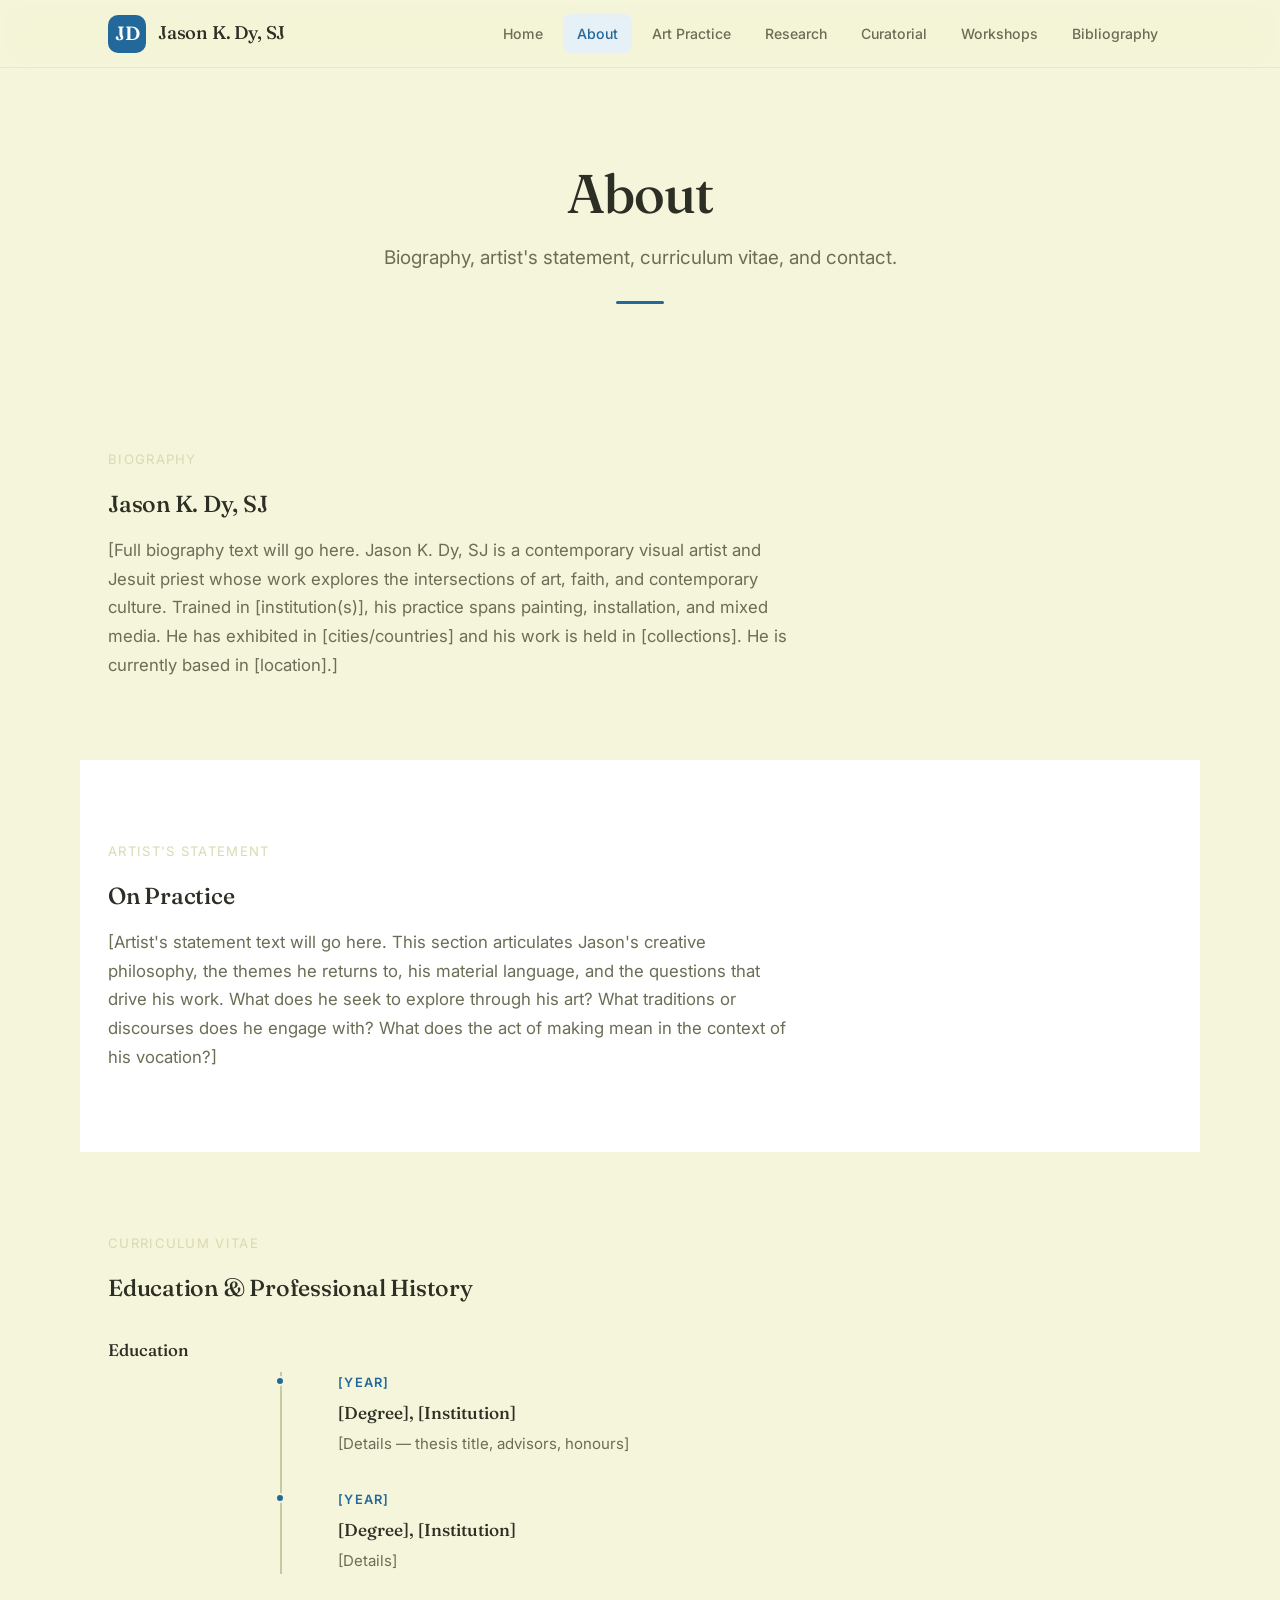
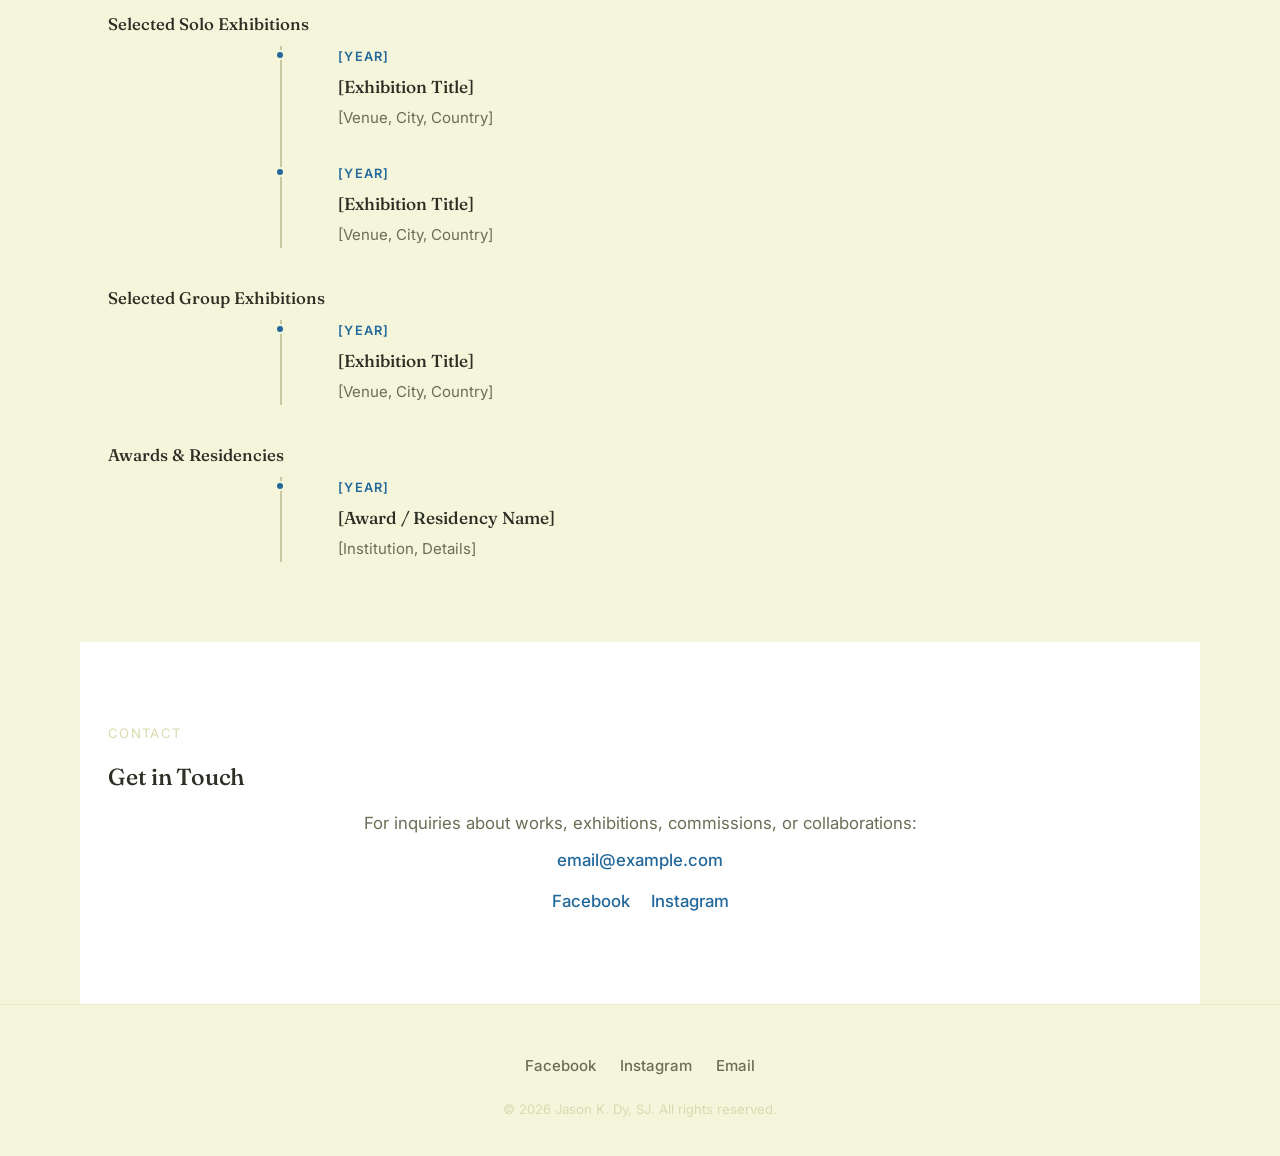
==== about.html @ e84a9521 "Initial site: Jason K. Dy, SJ artist portfolio Multi-page static site with 7 pages: Home, About (bio" ====
<!DOCTYPE html>
<html lang="en">
<head>
  <meta charset="UTF-8">
  <meta name="viewport" content="width=device-width, initial-scale=1.0">
  <title>About — Jason K. Dy, SJ</title>
  <meta name="description" content="Biography, artist's statement, CV, and contact details for Jason K. Dy, SJ — contemporary visual artist.">
  <link rel="icon" type="image/png" sizes="32x32" href="assets/img/favicon-32.png">
  <link rel="apple-touch-icon" href="assets/img/apple-touch-icon.png">
  <link rel="stylesheet" href="assets/css/style.css?v=1">
</head>
<body>

<a href="#main" class="skip-link">Skip to content</a>

<header class="site-header">
  <div class="header-inner">
    <a href="index.html" class="brand" aria-label="Jason K. Dy, SJ — Home">
      <div class="brand-mark" aria-hidden="true">JD</div>
      <span class="brand-name">Jason K. Dy, SJ</span>
    </a>
    <button class="nav-toggle" aria-label="Toggle navigation" aria-expanded="false">
      <span></span><span></span><span></span>
    </button>
    <nav class="site-nav">
      <a href="index.html">Home</a>
      <a href="about.html" class="active">About</a>
      <a href="art-practice.html">Art Practice</a>
      <a href="research.html">Research</a>
      <a href="curatorial.html">Curatorial</a>
      <a href="workshops.html">Workshops</a>
      <a href="bibliography.html">Bibliography</a>
    </nav>
  </div>
</header>

<main id="main">

  <section class="page-hero">
    <h1>About</h1>
    <p class="hero-lede">Biography, artist's statement, curriculum vitae, and contact.</p>
    <span class="hero-line" aria-hidden="true"></span>
  </section>

  <!-- Biography -->
  <section class="section reveal" id="biography">
    <div class="subsection">
      <p class="meta">Biography</p>
      <h3>Jason K. Dy, SJ</h3>
      <p>
        [Full biography text will go here. Jason K. Dy, SJ is a contemporary visual artist and Jesuit priest
        whose work explores the intersections of art, faith, and contemporary culture. Trained in
        [institution(s)], his practice spans painting, installation, and mixed media. He has exhibited
        in [cities/countries] and his work is held in [collections]. He is currently based in [location].]
      </p>
    </div>
  </section>

  <!-- Artist's Statement -->
  <section class="section section-alt reveal" id="statement">
    <div class="subsection">
      <p class="meta">Artist's Statement</p>
      <h3>On Practice</h3>
      <p>
        [Artist's statement text will go here. This section articulates Jason's creative philosophy,
        the themes he returns to, his material language, and the questions that drive his work.
        What does he seek to explore through his art? What traditions or discourses does he
        engage with? What does the act of making mean in the context of his vocation?]
      </p>
    </div>
  </section>

  <!-- CV -->
  <section class="section reveal" id="cv">
    <div class="subsection">
      <p class="meta">Curriculum Vitae</p>
      <h3>Education &amp; Professional History</h3>

      <h4 style="font-family:var(--font-display); font-weight:500; font-size:1.05rem; margin:28px 0 8px; color:var(--ink);">Education</h4>
      <div class="timeline">
        <div class="timeline-item">
          <p class="year">[Year]</p>
          <h4>[Degree], [Institution]</h4>
          <p>[Details — thesis title, advisors, honours]</p>
        </div>
        <div class="timeline-item">
          <p class="year">[Year]</p>
          <h4>[Degree], [Institution]</h4>
          <p>[Details]</p>
        </div>
      </div>

      <h4 style="font-family:var(--font-display); font-weight:500; font-size:1.05rem; margin:36px 0 8px; color:var(--ink);">Selected Solo Exhibitions</h4>
      <div class="timeline">
        <div class="timeline-item">
          <p class="year">[Year]</p>
          <h4>[Exhibition Title]</h4>
          <p>[Venue, City, Country]</p>
        </div>
        <div class="timeline-item">
          <p class="year">[Year]</p>
          <h4>[Exhibition Title]</h4>
          <p>[Venue, City, Country]</p>
        </div>
      </div>

      <h4 style="font-family:var(--font-display); font-weight:500; font-size:1.05rem; margin:36px 0 8px; color:var(--ink);">Selected Group Exhibitions</h4>
      <div class="timeline">
        <div class="timeline-item">
          <p class="year">[Year]</p>
          <h4>[Exhibition Title]</h4>
          <p>[Venue, City, Country]</p>
        </div>
      </div>

      <h4 style="font-family:var(--font-display); font-weight:500; font-size:1.05rem; margin:36px 0 8px; color:var(--ink);">Awards &amp; Residencies</h4>
      <div class="timeline">
        <div class="timeline-item">
          <p class="year">[Year]</p>
          <h4>[Award / Residency Name]</h4>
          <p>[Institution, Details]</p>
        </div>
      </div>
    </div>
  </section>

  <!-- Contact -->
  <section class="section section-alt reveal" id="contact">
    <div class="subsection">
      <p class="meta">Contact</p>
      <h3>Get in Touch</h3>
      <div class="contact-block">
        <p>For inquiries about works, exhibitions, commissions, or collaborations:</p>
        <p><a href="mailto:email@example.com">email@example.com</a></p>
        <p style="margin-top:12px;">
          <a href="#" style="margin:0 8px;">Facebook</a>
          <a href="#" style="margin:0 8px;">Instagram</a>
        </p>
      </div>
    </div>
  </section>

</main>

<footer class="site-footer">
  <div class="footer-social">
    <a href="#" aria-label="Facebook">Facebook</a>
    <a href="#" aria-label="Instagram">Instagram</a>
    <a href="mailto:email@example.com" aria-label="Email">Email</a>
  </div>
  <p class="footer-copy">&copy; 2026 Jason K. Dy, SJ. All rights reserved.</p>
</footer>

<script src="assets/js/main.js"></script>
</body>
</html>
---- assets/css/style.css ----
/* ═══════════════════════════════════════════════════════════
   Jason K. Dy, SJ — Artist Portfolio
   Design tokens derived from client palette
   ═══════════════════════════════════════════════════════════ */

/* ── Google Fonts ── */
@import url('https://fonts.googleapis.com/css2?family=Fraunces:ital,opsz,wght@0,9..144,400;0,9..144,500;0,9..144,600;1,9..144,400&family=Inter:ital,wght@0,400;0,500;0,600;0,700;1,400&display=swap');

/* ── Design Tokens ── */
:root {
  /* Client palette */
  --bg:          #F4F5DB;   /* warm cream background */
  --accent:      #23689B;   /* deep blue */
  --accent-dark: #1A4F75;
  --accent-light:#E6F0F7;
  --muted:       #D9DAB0;   /* pale olive — decorative / subtle text */

  /* Derived readable tones */
  --ink:         #2D2E24;   /* dark olive — body text */
  --ink-soft:    #6B6D55;   /* mid olive — secondary text */
  --ink-light:   #8A8C70;   /* light olive — captions */
  --paper:       #FFFFFF;   /* card / section backgrounds */
  --border:      #C8C9A0;   /* visible borders */
  --border-soft: #E8E9CD;   /* subtle decorative borders */

  /* Shadows — warm-toned */
  --shadow-sm: 0 2px 8px rgba(45, 46, 36, 0.06);
  --shadow-md: 0 6px 24px rgba(45, 46, 36, 0.10);
  --shadow-lg: 0 14px 48px rgba(45, 46, 36, 0.12);

  /* Radii */
  --radius-sm: 8px;
  --radius-md: 16px;
  --radius-lg: 24px;

  /* Typography */
  --font-display: "Fraunces", ui-serif, Georgia, "Iowan Old Style", serif;
  --font-body: "Inter", -apple-system, BlinkMacSystemFont, "Segoe UI", Roboto, sans-serif;

  /* Layout */
  --wrap: 1120px;
  --header-h: 68px;
}

/* ── Reset ── */
*, *::before, *::after { box-sizing: border-box; margin: 0; padding: 0; }

html {
  scroll-behavior: smooth;
  scroll-padding-top: calc(var(--header-h) + 24px);
  -webkit-text-size-adjust: 100%;
}

body {
  font-family: var(--font-body);
  font-size: 1.05rem;
  line-height: 1.68;
  color: var(--ink);
  background: var(--bg);
  -webkit-font-smoothing: antialiased;
  -moz-osx-font-smoothing: grayscale;
}

/* ── Skip Link ── */
.skip-link {
  position: absolute;
  top: -100px;
  left: 16px;
  background: var(--accent);
  color: #fff;
  padding: 10px 20px;
  border-radius: var(--radius-sm);
  font-weight: 600;
  text-decoration: none;
  z-index: 1000;
  transition: top 0.2s;
}
.skip-link:focus { top: 16px; }

/* ── Header ── */
.site-header {
  position: sticky;
  top: 0;
  z-index: 100;
  height: var(--header-h);
  background: rgba(244, 245, 219, 0.84);
  backdrop-filter: saturate(180%) blur(14px);
  -webkit-backdrop-filter: saturate(180%) blur(14px);
  border-bottom: 1px solid var(--border-soft);
}

.header-inner {
  max-width: var(--wrap);
  margin: 0 auto;
  padding: 0 28px;
  height: 100%;
  display: flex;
  align-items: center;
  justify-content: space-between;
}

/* ── Brand ── */
.brand {
  display: flex;
  align-items: center;
  gap: 12px;
  text-decoration: none;
  color: var(--ink);
}
.brand:hover { opacity: 0.8; }

.brand-mark {
  width: 38px;
  height: 38px;
  border-radius: 10px;
  background: var(--accent);
  color: #fff;
  display: flex;
  align-items: center;
  justify-content: center;
  font-family: var(--font-display);
  font-size: 1.2rem;
  font-weight: 600;
  flex-shrink: 0;
}

.brand-name {
  font-family: var(--font-display);
  font-size: 1.15rem;
  font-weight: 500;
  letter-spacing: -0.01em;
  white-space: nowrap;
}

/* ── Nav ── */
.site-nav { display: flex; align-items: center; gap: 6px; }

.site-nav a {
  text-decoration: none;
  color: var(--ink-soft);
  font-size: 0.88rem;
  font-weight: 500;
  padding: 8px 14px;
  border-radius: var(--radius-sm);
  transition: color 0.2s, background 0.2s;
  white-space: nowrap;
}
.site-nav a:hover,
.site-nav a.active {
  color: var(--accent);
  background: var(--accent-light);
}

/* Mobile nav toggle */
.nav-toggle {
  display: none;
  background: none;
  border: none;
  cursor: pointer;
  padding: 8px;
  color: var(--ink);
}
.nav-toggle span {
  display: block;
  width: 22px;
  height: 2px;
  background: var(--ink);
  margin: 5px 0;
  border-radius: 2px;
  transition: transform 0.25s, opacity 0.25s;
}

/* ── Main ── */
main { min-height: calc(100vh - var(--header-h) - 200px); }

/* ── Page Hero ── */
.page-hero {
  padding: 96px 28px 64px;
  text-align: center;
  max-width: 780px;
  margin: 0 auto;
}

.page-hero h1 {
  font-family: var(--font-display);
  font-size: clamp(2.2rem, 5vw, 3.4rem);
  font-weight: 500;
  line-height: 1.12;
  color: var(--ink);
  letter-spacing: -0.02em;
}

.page-hero .hero-lede {
  font-size: 1.18rem;
  color: var(--ink-soft);
  max-width: 580px;
  margin: 18px auto 0;
  line-height: 1.6;
}

.page-hero .hero-line {
  display: block;
  width: 48px;
  height: 3px;
  background: var(--accent);
  margin: 28px auto 0;
  border-radius: 2px;
}

/* ── Home-specific hero ── */
.hero-home {
  padding: 120px 28px 80px;
  text-align: center;
  max-width: 820px;
  margin: 0 auto;
}
.hero-home .eyebrow {
  text-transform: uppercase;
  letter-spacing: 0.14em;
  font-size: 0.78rem;
  font-weight: 600;
  color: var(--accent);
  margin-bottom: 16px;
}
.hero-home h1 {
  font-family: var(--font-display);
  font-size: clamp(3rem, 7vw, 5rem);
  font-weight: 500;
  line-height: 1.05;
  color: var(--ink);
  letter-spacing: -0.03em;
}
.hero-home .hero-sub {
  font-family: var(--font-display);
  font-style: italic;
  font-size: clamp(1.2rem, 2.4vw, 1.5rem);
  color: var(--ink-soft);
  margin-top: 10px;
}
.hero-home .hero-lede {
  font-size: 1.15rem;
  color: var(--ink-soft);
  max-width: 560px;
  margin: 24px auto 0;
  line-height: 1.65;
}
.hero-home .hero-line {
  display: block;
  width: 56px;
  height: 3px;
  background: var(--accent);
  margin: 32px auto 0;
  border-radius: 2px;
}

/* ── Sections ── */
.section {
  padding: 80px 28px;
  max-width: var(--wrap);
  margin: 0 auto;
}
.section-alt { background: var(--paper); }

.section-header {
  text-align: center;
  margin-bottom: 56px;
}
.section-header h2 {
  font-family: var(--font-display);
  font-size: clamp(1.8rem, 3.4vw, 2.4rem);
  font-weight: 500;
  color: var(--ink);
  letter-spacing: -0.02em;
}
.section-header .section-lede {
  font-size: 1.08rem;
  color: var(--ink-soft);
  max-width: 560px;
  margin: 12px auto 0;
}
.section-header .section-line {
  display: block;
  width: 40px;
  height: 2px;
  background: var(--accent);
  margin: 18px auto 0;
  border-radius: 2px;
}

/* ── Subsection (for about/art-practice/research internals) ── */
.subsection {
  margin-bottom: 64px;
}
.subsection:last-child { margin-bottom: 0; }

.subsection h3 {
  font-family: var(--font-display);
  font-size: 1.45rem;
  font-weight: 500;
  color: var(--ink);
  margin-bottom: 12px;
  letter-spacing: -0.01em;
}
.subsection .meta {
  font-size: 0.82rem;
  color: var(--muted);
  text-transform: uppercase;
  letter-spacing: 0.1em;
  margin-bottom: 14px;
}
.subsection p {
  color: var(--ink-soft);
  max-width: 680px;
  line-height: 1.72;
}

/* ── Cards Grid ── */
.card-grid {
  display: grid;
  grid-template-columns: repeat(3, 1fr);
  gap: 24px;
}
@media (max-width: 900px) { .card-grid { grid-template-columns: repeat(2, 1fr); } }
@media (max-width: 560px) { .card-grid { grid-template-columns: 1fr; } }

.card-grid.two-col { grid-template-columns: repeat(2, 1fr); }
@media (max-width: 640px) { .card-grid.two-col { grid-template-columns: 1fr; } }

.card {
  background: var(--paper);
  border: 1px solid var(--border-soft);
  border-radius: var(--radius-md);
  padding: 28px;
  transition: transform 0.25s ease, box-shadow 0.25s ease;
}
.card:hover {
  transform: translateY(-3px);
  box-shadow: var(--shadow-md);
}

.card-placeholder {
  aspect-ratio: 3/2;
  background: linear-gradient(135deg, var(--border-soft), var(--bg));
  border-radius: var(--radius-sm);
  display: flex;
  align-items: center;
  justify-content: center;
  margin-bottom: 18px;
}
.card-placeholder span {
  font-family: var(--font-display);
  font-size: 2rem;
  color: var(--muted);
  opacity: 0.6;
}

.card h4 {
  font-family: var(--font-display);
  font-size: 1.12rem;
  font-weight: 500;
  color: var(--ink);
  margin-bottom: 6px;
  letter-spacing: -0.01em;
}
.card .card-meta {
  font-size: 0.82rem;
  color: var(--accent);
  font-weight: 500;
  margin-bottom: 10px;
}
.card p {
  font-size: 0.94rem;
  color: var(--ink-soft);
  line-height: 1.6;
}

/* ── List style (Research, Bibliography, etc.) ── */
.entry-list { max-width: 760px; margin: 0 auto; }

.entry {
  padding: 24px 0;
  border-bottom: 1px solid var(--border-soft);
}
.entry:first-child { padding-top: 0; }
.entry:last-child { border-bottom: none; padding-bottom: 0; }

.entry h3 {
  font-family: var(--font-display);
  font-size: 1.18rem;
  font-weight: 500;
  color: var(--ink);
  margin-bottom: 4px;
  letter-spacing: -0.01em;
}
.entry .entry-meta {
  font-size: 0.84rem;
  color: var(--accent);
  font-weight: 500;
  margin-bottom: 8px;
}
.entry p {
  font-size: 0.96rem;
  color: var(--ink-soft);
  line-height: 1.65;
}

/* ── Timeline (Exhibitions, CV) ── */
.timeline {
  max-width: 720px;
  margin: 0 auto;
  padding-left: 28px;
  border-left: 2px solid var(--border);
}
.timeline-item {
  position: relative;
  padding: 0 0 32px 28px;
}
.timeline-item:last-child { padding-bottom: 0; }

.timeline-item::before {
  content: '';
  position: absolute;
  left: -35px;
  top: 4px;
  width: 10px;
  height: 10px;
  border-radius: 50%;
  background: var(--accent);
  border: 2px solid var(--bg);
}

.timeline-item .year {
  font-size: 0.8rem;
  font-weight: 600;
  color: var(--accent);
  text-transform: uppercase;
  letter-spacing: 0.1em;
  margin-bottom: 4px;
}
.timeline-item h4 {
  font-family: var(--font-display);
  font-size: 1.08rem;
  font-weight: 500;
  color: var(--ink);
  margin-bottom: 4px;
}
.timeline-item p {
  font-size: 0.94rem;
  color: var(--ink-soft);
}

/* ── Contact Block ── */
.contact-block {
  max-width: 560px;
  margin: 0 auto;
  text-align: center;
}
.contact-block p {
  font-size: 1.05rem;
  color: var(--ink-soft);
  margin-bottom: 8px;
}
.contact-block a {
  color: var(--accent);
  text-decoration: none;
  font-weight: 500;
}
.contact-block a:hover { text-decoration: underline; }

/* ── CTA Row ── */
.cta-row {
  display: flex;
  gap: 14px;
  justify-content: center;
  flex-wrap: wrap;
  margin-top: 32px;
}
.btn {
  display: inline-flex;
  align-items: center;
  gap: 8px;
  padding: 13px 28px;
  border-radius: 999px;
  font-size: 0.94rem;
  font-weight: 600;
  text-decoration: none;
  transition: all 0.2s;
  cursor: pointer;
  border: none;
  font-family: var(--font-body);
}
.btn-primary {
  background: var(--accent);
  color: #fff;
}
.btn-primary:hover { background: var(--accent-dark); }

.btn-outline {
  background: transparent;
  color: var(--accent);
  border: 1.5px solid var(--accent);
}
.btn-outline:hover {
  background: var(--accent);
  color: #fff;
}

/* ── Gallery placeholder grid ── */
.gallery-grid {
  display: grid;
  grid-template-columns: repeat(4, 1fr);
  gap: 16px;
  margin-top: 40px;
}
@media (max-width: 800px) { .gallery-grid { grid-template-columns: repeat(2, 1fr); } }
@media (max-width: 480px) { .gallery-grid { grid-template-columns: 1fr; } }

.gallery-item {
  aspect-ratio: 1;
  background: linear-gradient(145deg, var(--border-soft), var(--bg));
  border-radius: var(--radius-sm);
  display: flex;
  align-items: center;
  justify-content: center;
  color: var(--muted);
  font-family: var(--font-display);
  font-size: 1.2rem;
  transition: transform 0.25s ease;
}
.gallery-item:hover { transform: scale(1.03); }

/* ── Footer ── */
.site-footer {
  border-top: 1px solid var(--border-soft);
  padding: 48px 28px 36px;
  text-align: center;
}

.footer-social {
  display: flex;
  gap: 24px;
  justify-content: center;
  margin-bottom: 20px;
}
.footer-social a {
  color: var(--ink-soft);
  text-decoration: none;
  font-size: 0.94rem;
  font-weight: 500;
  transition: color 0.2s;
}
.footer-social a:hover { color: var(--accent); }

.footer-copy {
  font-size: 0.82rem;
  color: var(--muted);
}

/* ── Reveal animations ── */
.reveal {
  opacity: 0;
  transform: translateY(18px);
  transition: opacity 0.6s ease, transform 0.6s ease;
}
.reveal.revealed {
  opacity: 1;
  transform: translateY(0);
}

/* ── Responsive ── */
@media (max-width: 760px) {
  .site-nav { display: none; }
  .nav-toggle { display: block; }

  .site-nav.open {
    display: flex;
    flex-direction: column;
    position: absolute;
    top: var(--header-h);
    left: 0;
    right: 0;
    background: rgba(244, 245, 219, 0.96);
    backdrop-filter: saturate(180%) blur(14px);
    -webkit-backdrop-filter: saturate(180%) blur(14px);
    border-bottom: 1px solid var(--border-soft);
    padding: 16px 28px;
    gap: 4px;
    box-shadow: var(--shadow-md);
  }
  .site-nav.open a {
    width: 100%;
    padding: 12px 16px;
    font-size: 1rem;
  }

  .page-hero { padding: 64px 20px 48px; }
  .hero-home { padding: 80px 20px 56px; }
  .section { padding: 56px 20px; }

  .gallery-grid { grid-template-columns: repeat(2, 1fr); }
}

@media (max-width: 480px) {
  .header-inner { padding: 0 16px; }
  .brand-name { font-size: 1rem; }
  .gallery-grid { grid-template-columns: 1fr; }
}

/* ── Utility ── */
.sr-only {
  position: absolute;
  width: 1px;
  height: 1px;
  padding: 0;
  margin: -1px;
  overflow: hidden;
  clip: rect(0, 0, 0, 0);
  white-space: nowrap;
  border: 0;
}
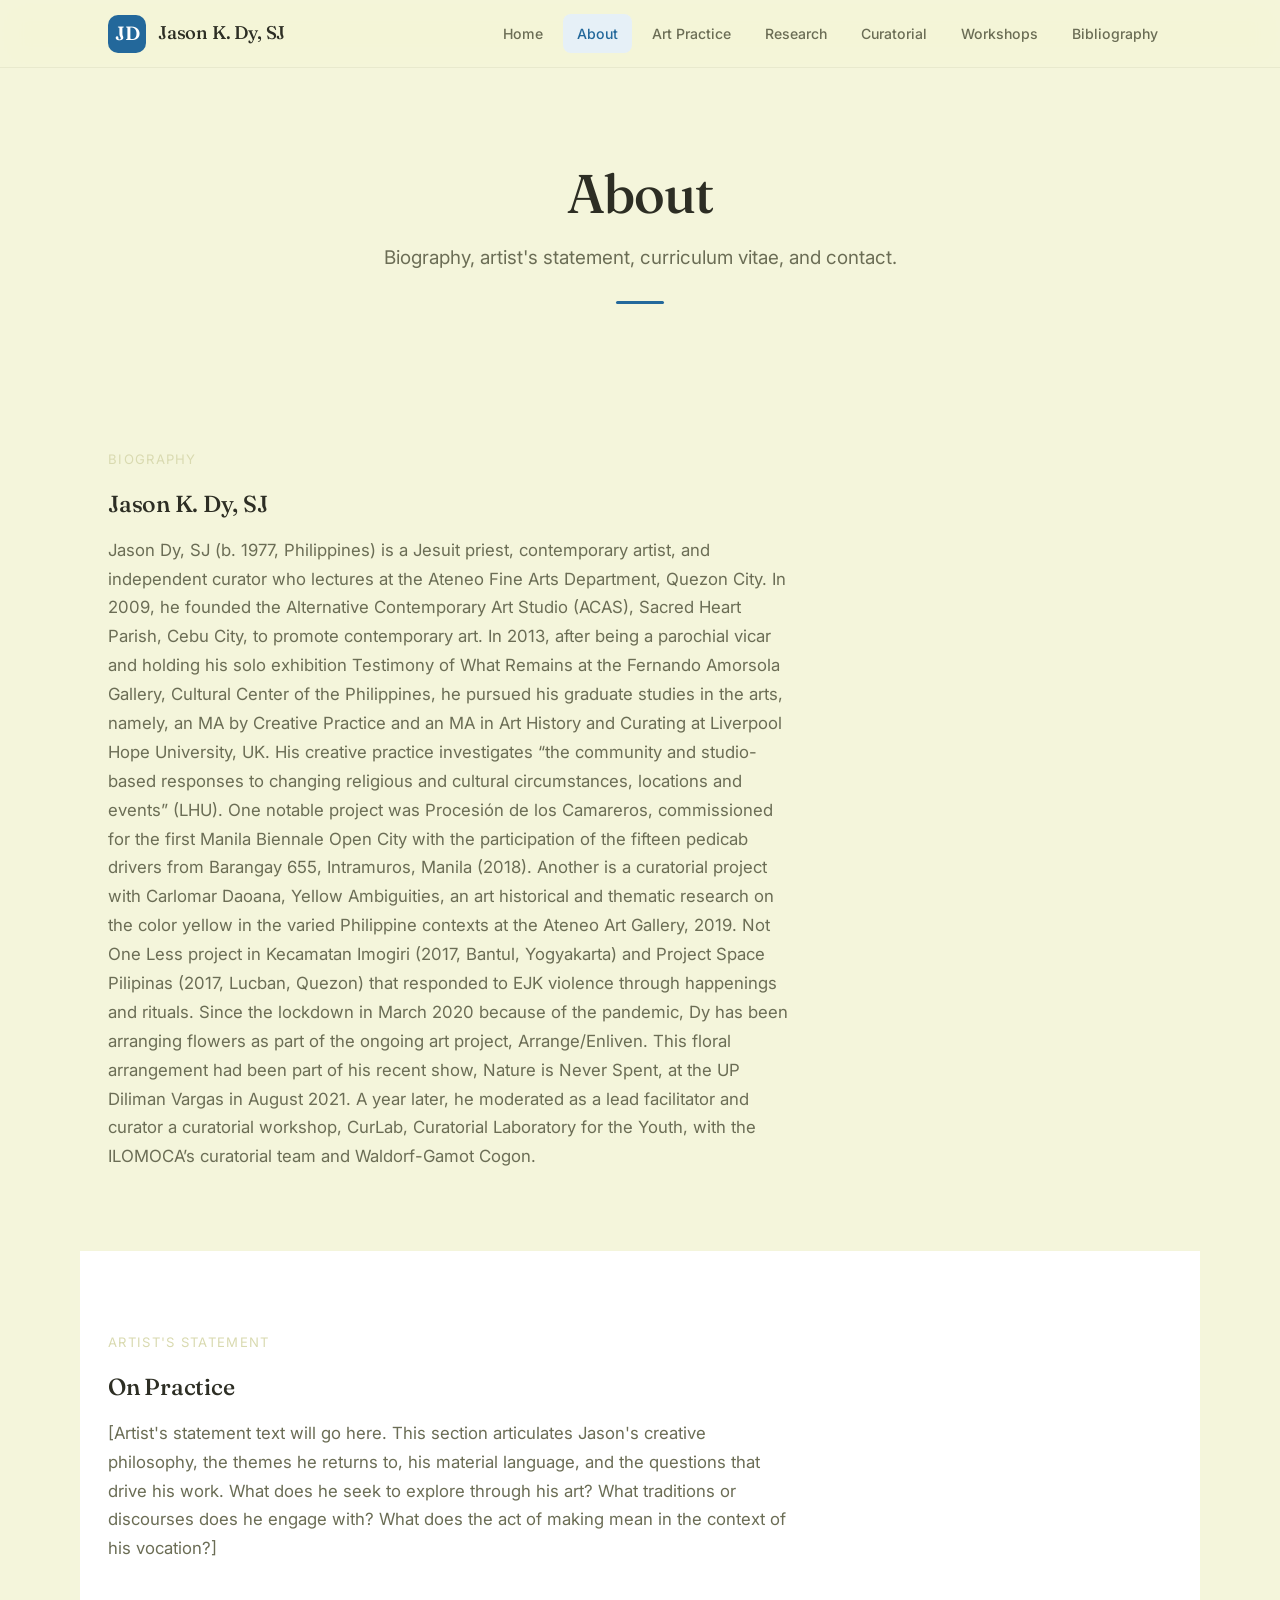
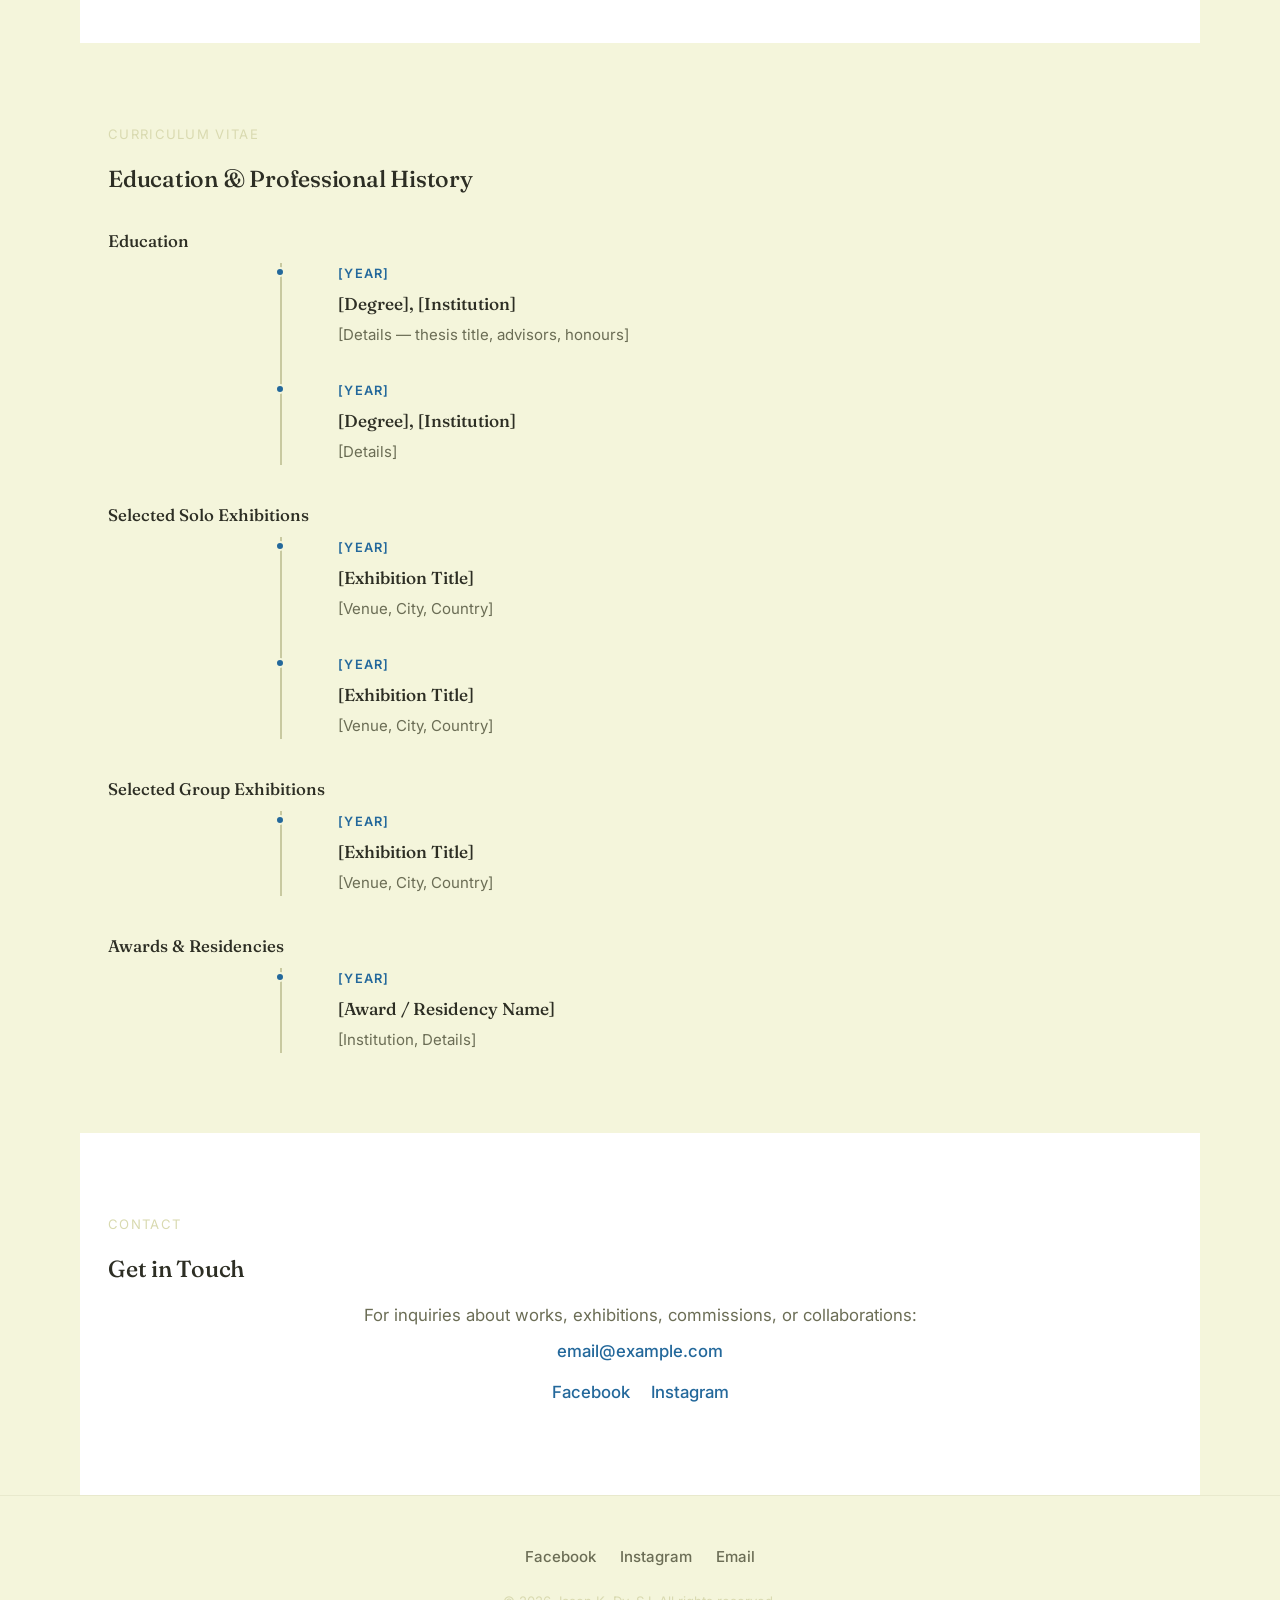
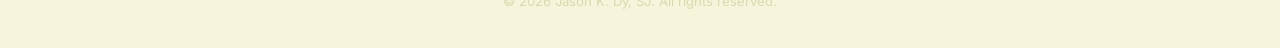
==== commit 6a8724c7: "Update about.html Bio Note" ====
--- a/about.html
+++ b/about.html
@@ -48,10 +48,27 @@
       <p class="meta">Biography</p>
       <h3>Jason K. Dy, SJ</h3>
       <p>
-        [Full biography text will go here. Jason K. Dy, SJ is a contemporary visual artist and Jesuit priest
-        whose work explores the intersections of art, faith, and contemporary culture. Trained in
-        [institution(s)], his practice spans painting, installation, and mixed media. He has exhibited
-        in [cities/countries] and his work is held in [collections]. He is currently based in [location].]
+        Jason Dy, SJ (b. 1977, Philippines) is a Jesuit priest, contemporary artist, and independent
+curator who lectures at the Ateneo Fine Arts Department, Quezon City. In 2009, he founded the
+Alternative Contemporary Art Studio (ACAS), Sacred Heart Parish, Cebu City, to promote
+contemporary art. In 2013, after being a parochial vicar and holding his solo exhibition
+Testimony of What Remains at the Fernando Amorsola Gallery, Cultural Center of the
+Philippines, he pursued his graduate studies in the arts, namely, an MA by Creative Practice and
+an MA in Art History and Curating at Liverpool Hope University, UK. His creative practice
+investigates “the community and studio-based responses to changing religious and cultural
+circumstances, locations and events” (LHU).
+One notable project was Procesión de los Camareros, commissioned for the first Manila
+Biennale Open City with the participation of the fifteen pedicab drivers from Barangay 655,
+Intramuros, Manila (2018). Another is a curatorial project with Carlomar Daoana, Yellow
+Ambiguities, an art historical and thematic research on the color yellow in the varied Philippine
+contexts at the Ateneo Art Gallery, 2019. Not One Less project in Kecamatan Imogiri (2017,
+Bantul, Yogyakarta) and Project Space Pilipinas (2017, Lucban, Quezon) that responded to EJK
+violence through happenings and rituals. Since the lockdown in March 2020 because of the
+pandemic, Dy has been arranging flowers as part of the ongoing art project, Arrange/Enliven.
+This floral arrangement had been part of his recent show, Nature is Never Spent, at the UP
+Diliman Vargas in August 2021. A year later, he moderated as a lead facilitator and curator a
+curatorial workshop, CurLab, Curatorial Laboratory for the Youth, with the ILOMOCA’s curatorial
+team and Waldorf-Gamot Cogon. 
       </p>
     </div>
   </section>
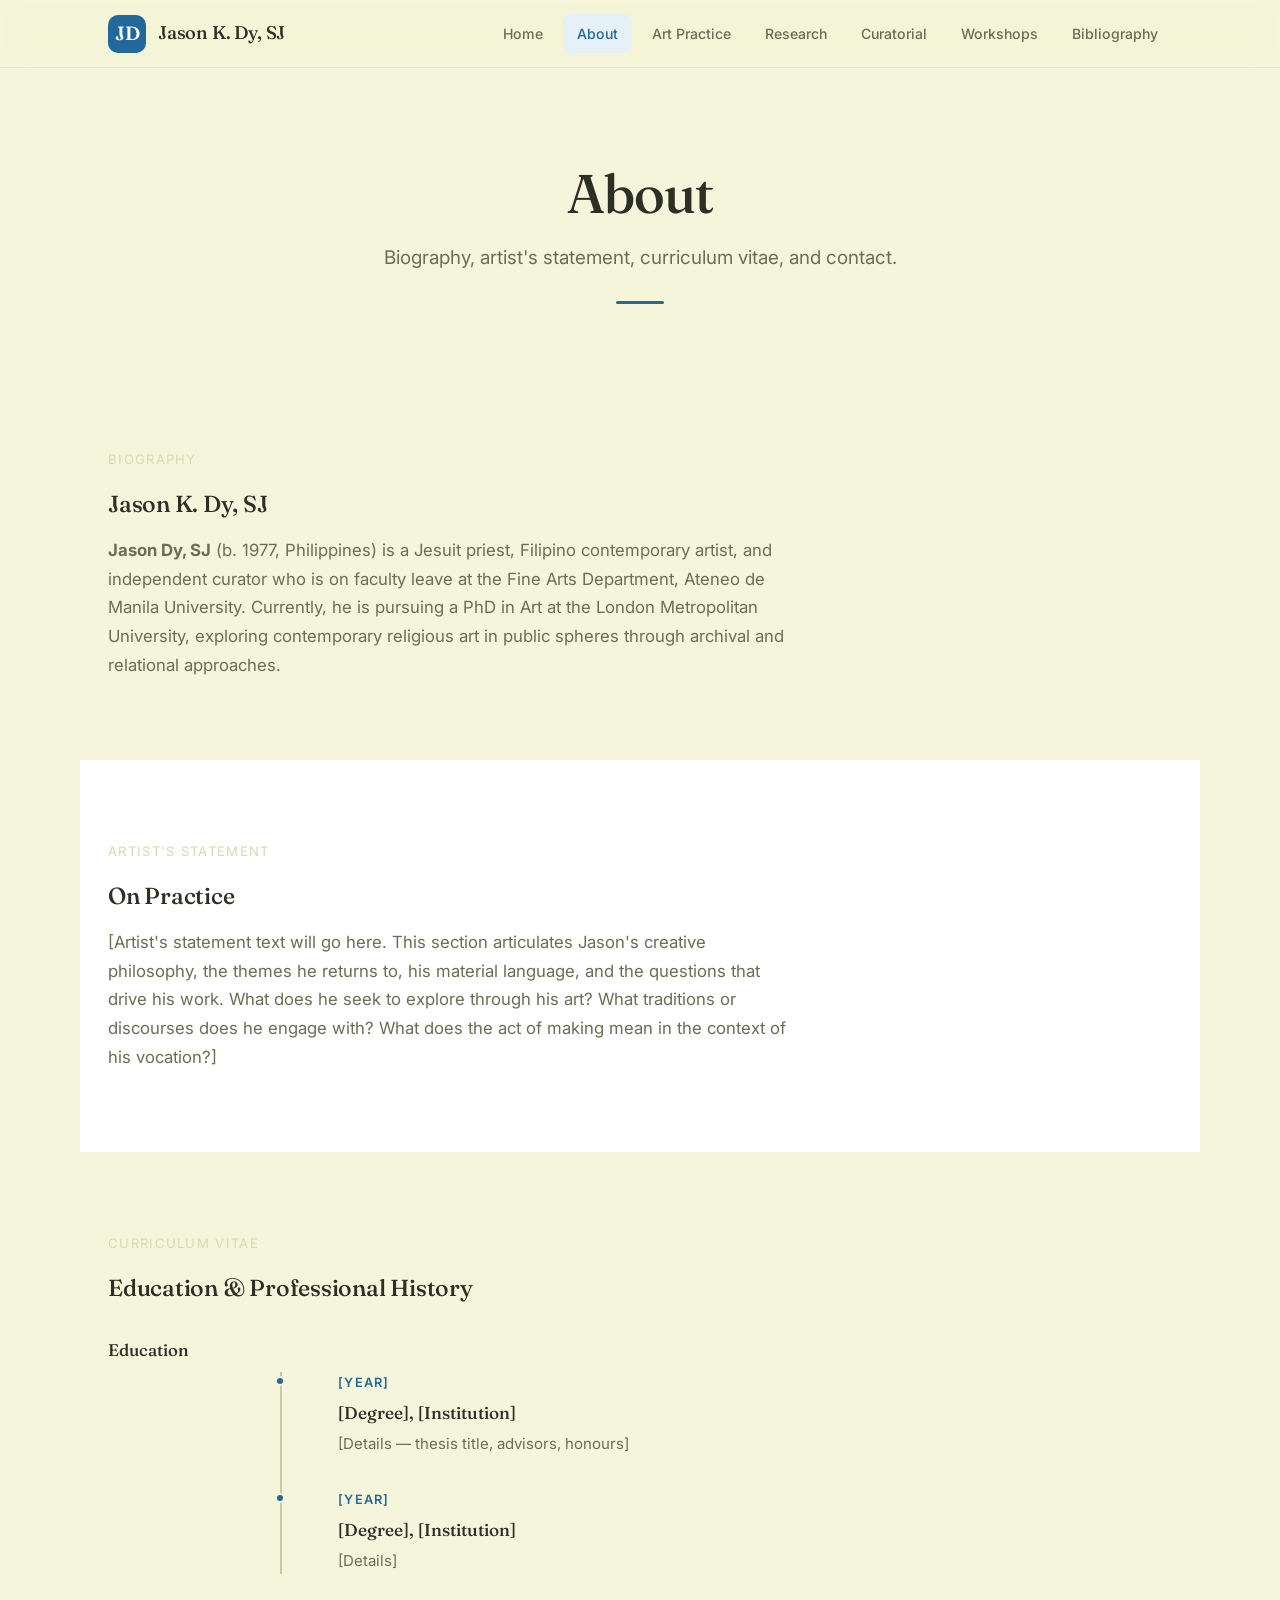
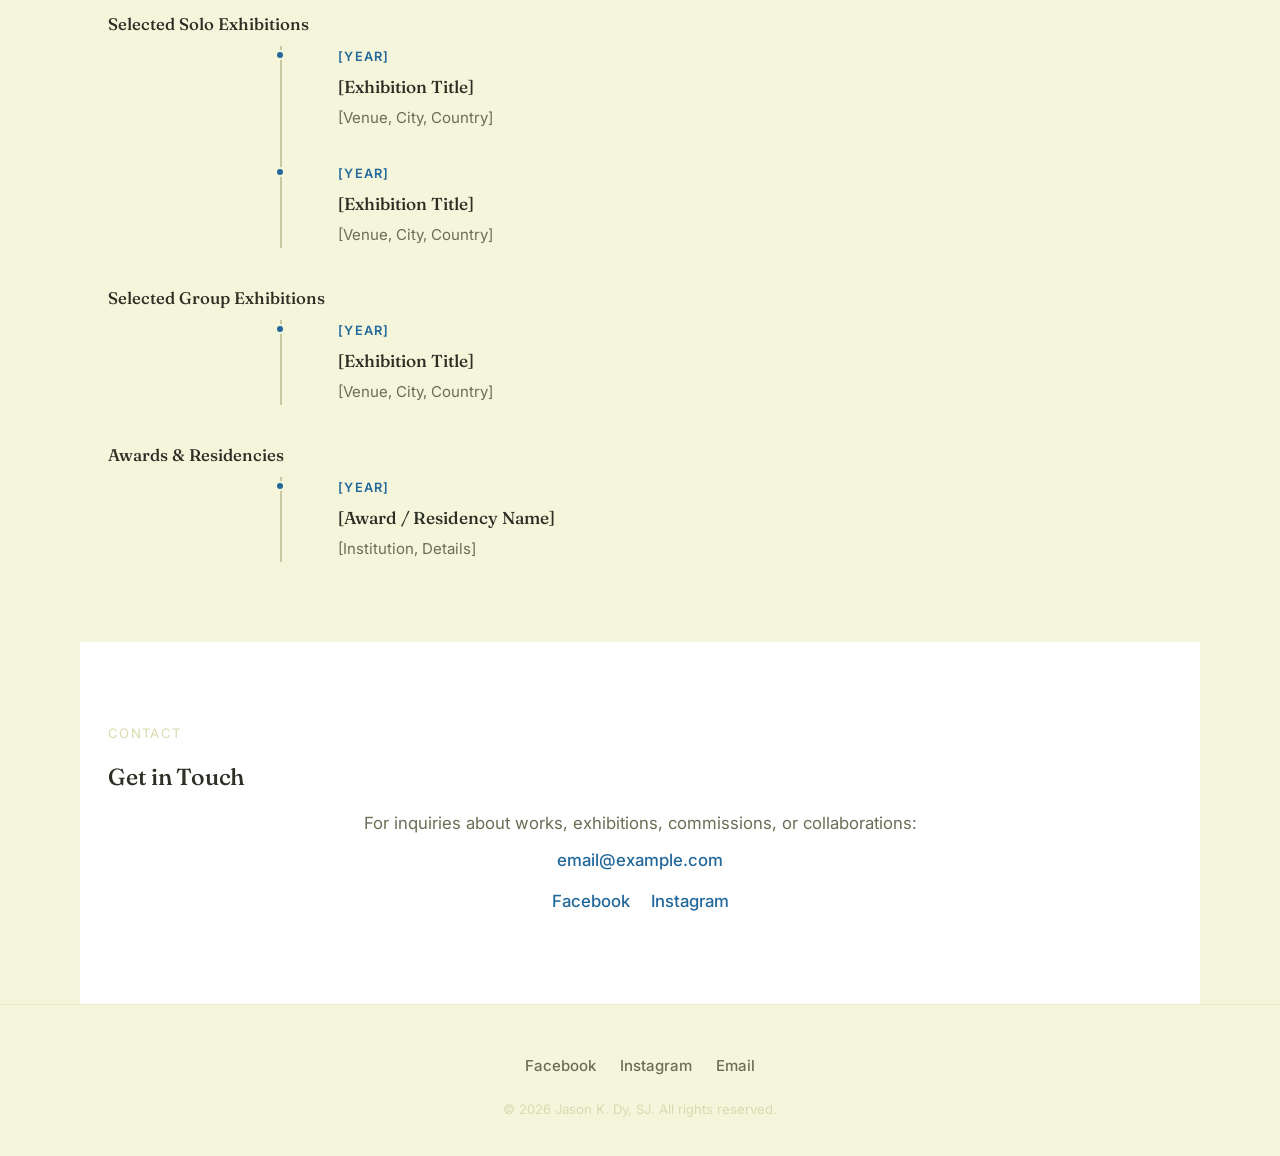
==== commit 80213e54: "Update about.html Shortened Bio Note" ====
--- a/about.html
+++ b/about.html
@@ -48,27 +48,7 @@
       <p class="meta">Biography</p>
       <h3>Jason K. Dy, SJ</h3>
       <p>
-        Jason Dy, SJ (b. 1977, Philippines) is a Jesuit priest, contemporary artist, and independent
-curator who lectures at the Ateneo Fine Arts Department, Quezon City. In 2009, he founded the
-Alternative Contemporary Art Studio (ACAS), Sacred Heart Parish, Cebu City, to promote
-contemporary art. In 2013, after being a parochial vicar and holding his solo exhibition
-Testimony of What Remains at the Fernando Amorsola Gallery, Cultural Center of the
-Philippines, he pursued his graduate studies in the arts, namely, an MA by Creative Practice and
-an MA in Art History and Curating at Liverpool Hope University, UK. His creative practice
-investigates “the community and studio-based responses to changing religious and cultural
-circumstances, locations and events” (LHU).
-One notable project was Procesión de los Camareros, commissioned for the first Manila
-Biennale Open City with the participation of the fifteen pedicab drivers from Barangay 655,
-Intramuros, Manila (2018). Another is a curatorial project with Carlomar Daoana, Yellow
-Ambiguities, an art historical and thematic research on the color yellow in the varied Philippine
-contexts at the Ateneo Art Gallery, 2019. Not One Less project in Kecamatan Imogiri (2017,
-Bantul, Yogyakarta) and Project Space Pilipinas (2017, Lucban, Quezon) that responded to EJK
-violence through happenings and rituals. Since the lockdown in March 2020 because of the
-pandemic, Dy has been arranging flowers as part of the ongoing art project, Arrange/Enliven.
-This floral arrangement had been part of his recent show, Nature is Never Spent, at the UP
-Diliman Vargas in August 2021. A year later, he moderated as a lead facilitator and curator a
-curatorial workshop, CurLab, Curatorial Laboratory for the Youth, with the ILOMOCA’s curatorial
-team and Waldorf-Gamot Cogon. 
+        <b>Jason Dy, SJ</b> (b. 1977, Philippines) is a Jesuit priest, Filipino contemporary artist, and independent curator who is on faculty leave at the Fine Arts Department, Ateneo de Manila University. Currently, he is pursuing a PhD in Art at the London Metropolitan University, exploring contemporary religious art in public spheres through archival and relational approaches. 
       </p>
     </div>
   </section>
